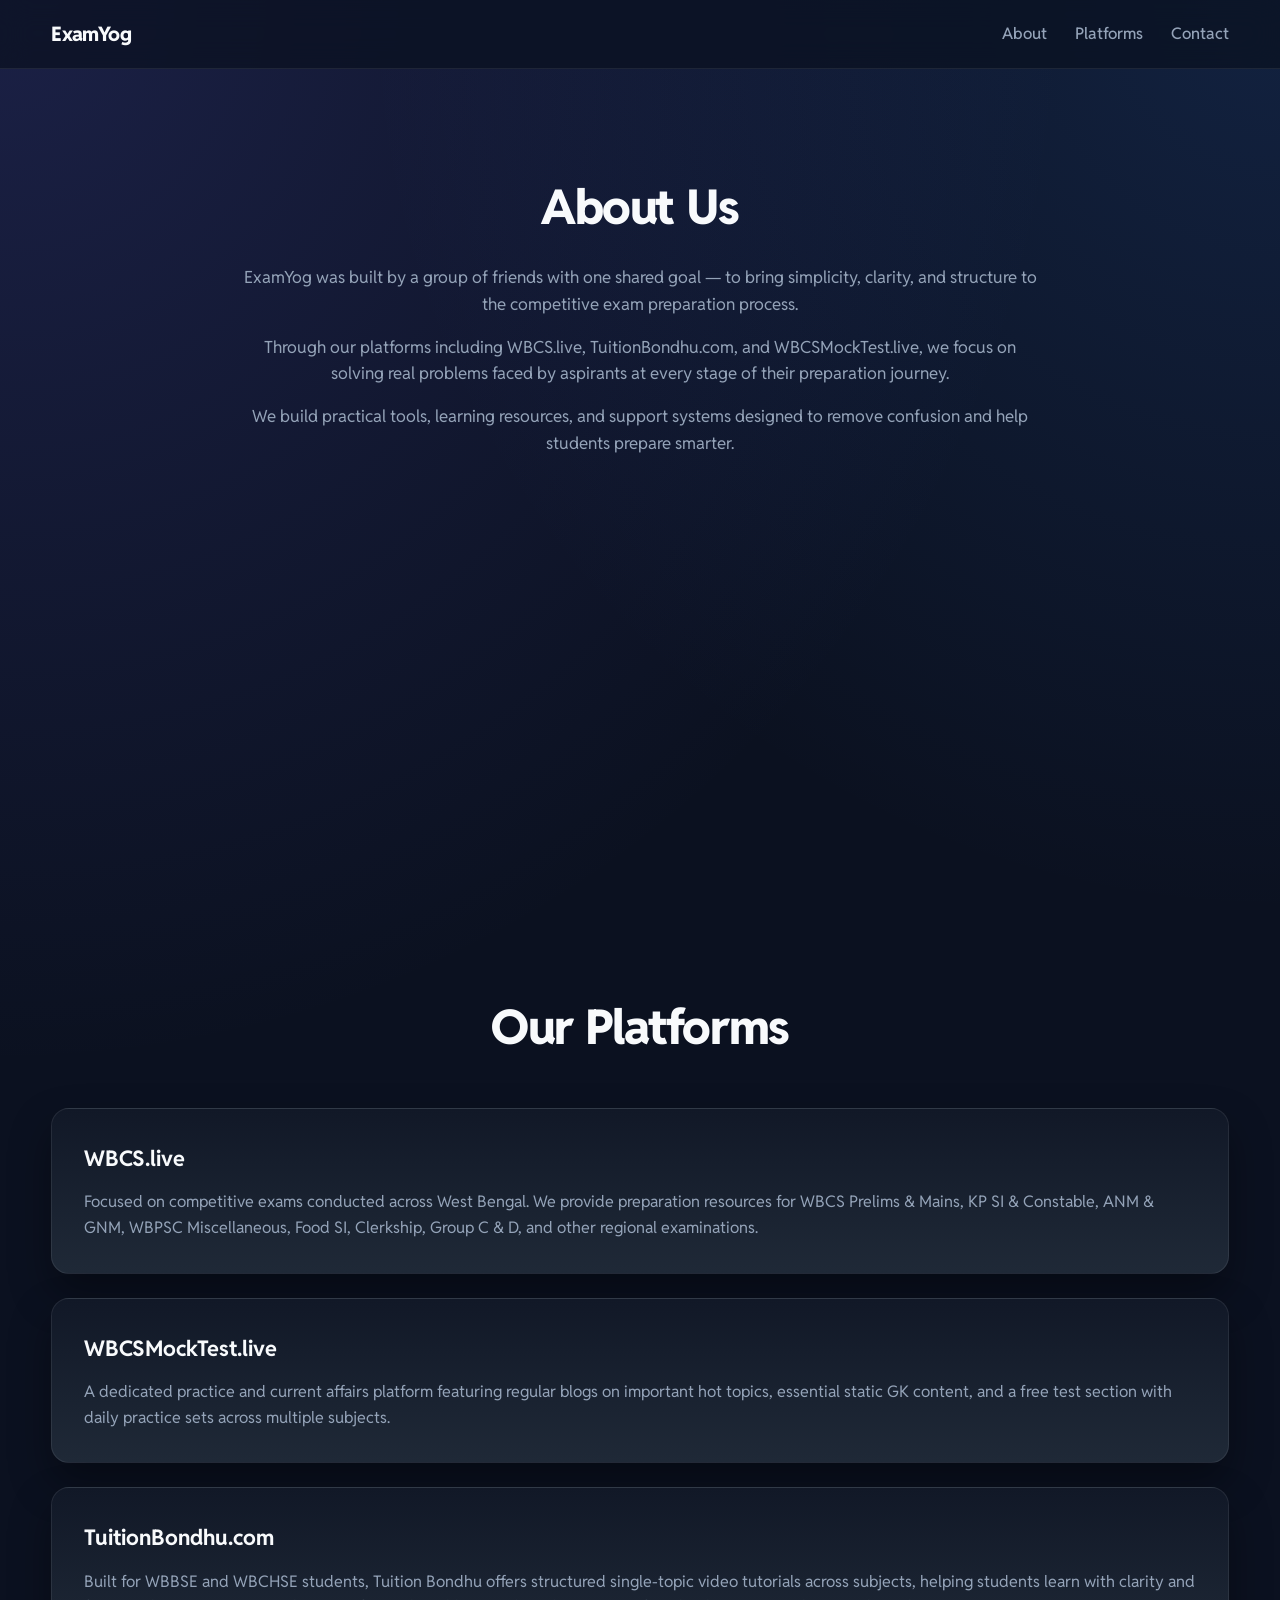
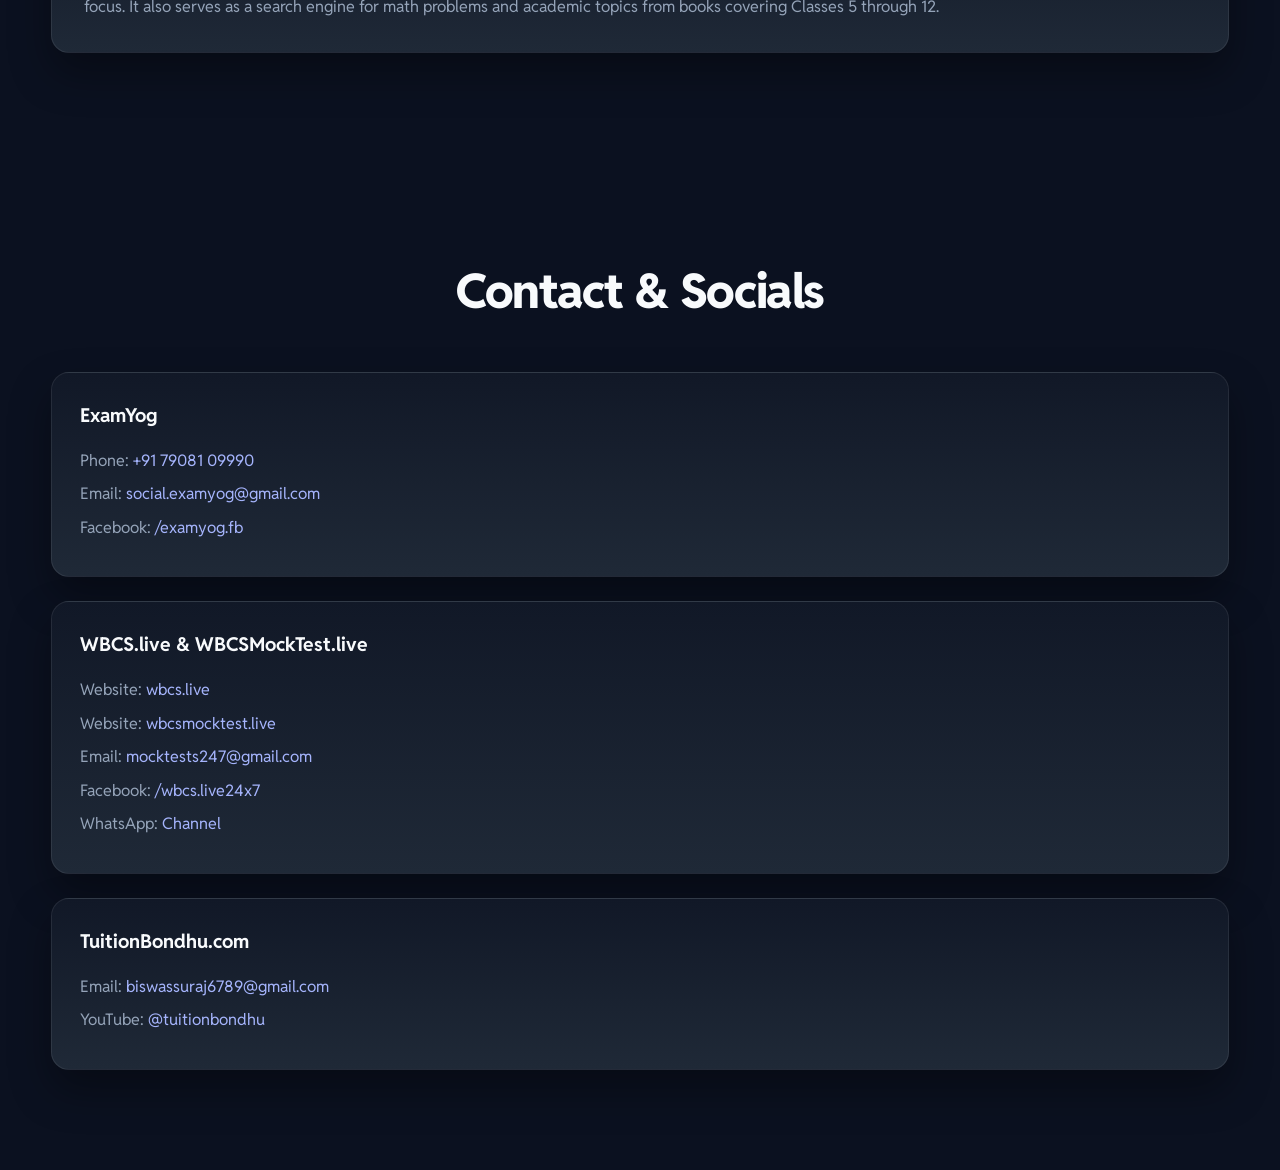
==== index.html @ 9a090224 "init" ====
<!doctype html>
<html lang="en">
  <head>
    <meta charset="UTF-8" />
    <meta name="viewport" content="width=device-width, initial-scale=1.0" />
    <link rel="icon" type="image/png" sizes="48x48" href="faviconx48.png" />
    <link rel="apple-touch-icon" sizes="180x180" href="faviconx180.png" />
    <title>ExamYog.com</title>
    <link rel="stylesheet" href="styles.css" />
  </head>
  <body>
    <nav class="navbar">
      <div class="nav-logo">ExamYog</div>

      <ul class="nav-links">
        <li><a href="#about-us">About</a></li>
        <li><a href="#platforms">Platforms</a></li>
        <li><a href="#contact">Contact</a></li>
      </ul>
    </nav>
    <section id="about-us" class="about-us">
      <h2>About Us</h2>
      <p>
        ExamYog was built by a group of friends with one shared goal — to bring
        simplicity, clarity, and structure to the competitive exam preparation
        process.
      </p>
      <p>
        Through our platforms including WBCS.live, TuitionBondhu.com, and
        WBCSMockTest.live, we focus on solving real problems faced by aspirants
        at every stage of their preparation journey.
      </p>
      <p>
        We build practical tools, learning resources, and support systems
        designed to remove confusion and help students prepare smarter.
      </p>
    </section>
    <section id="platforms" class="platforms">
      <h2>Our Platforms</h2>

      <div class="platform-card">
        <h3>WBCS.live</h3>
        <p>
          Focused on competitive exams conducted across West Bengal. We provide
          preparation resources for WBCS Prelims & Mains, KP SI & Constable, ANM
          & GNM, WBPSC Miscellaneous, Food SI, Clerkship, Group C & D, and other
          regional examinations.
        </p>
      </div>

      <div class="platform-card">
        <h3>WBCSMockTest.live</h3>
        <p>
          A dedicated practice and current affairs platform featuring regular
          blogs on important hot topics, essential static GK content, and a free
          test section with daily practice sets across multiple subjects.
        </p>
      </div>

      <div class="platform-card">
        <h3>TuitionBondhu.com</h3>
        <p>
          Built for WBBSE and WBCHSE students, Tuition Bondhu offers structured
          single-topic video tutorials across subjects, helping students learn
          with clarity and focus. It also serves as a search engine for math
          problems and academic topics from books covering Classes 5 through 12.
        </p>
      </div>
    </section>
    <section id="contact" class="contact-section">
      <h2>Contact & Socials</h2>

      <div class="contact-platform">
        <h3>ExamYog</h3>
        <p>Phone: <a href="tel:+917908109990">+91 79081 09990</a></p>
        <p>
          Email:
          <a href="mailto:social.examyog@gmail.com">social.examyog@gmail.com</a>
        </p>
        <p>
          Facebook:
          <a href="https://www.facebook.com/examyog.fb" target="_blank"
            >/examyog.fb</a
          >
        </p>
      </div>

      <div class="contact-platform">
        <h3>WBCS.live & WBCSMockTest.live</h3>
        <p>
          Website:
          <a href="https://www.wbcs.live" target="_blank">wbcs.live</a>
        </p>
        <p>
          Website:
          <a href="https://www.wbcsmocktest.live" target="_blank"
            >wbcsmocktest.live</a
          >
        </p>
        <p>
          Email:
          <a href="mailto:mocktests247@gmail.com">mocktests247@gmail.com</a>
        </p>
        <p>
          Facebook:
          <a href="https://www.facebook.com/wbcs.live24x7" target="_blank"
            >/wbcs.live24x7</a
          >
        </p>
        <p>
          WhatsApp:
          <a
            href="https://www.whatsapp.com/channel/0029VbCXDIPHFxP5cUGuiK2N"
            target="_blank"
            >Channel</a
          >
        </p>
      </div>

      <div class="contact-platform">
        <h3>TuitionBondhu.com</h3>
        <p>
          Email:
          <a href="mailto:biswassuraj6789@gmail.com"
            >biswassuraj6789@gmail.com</a
          >
        </p>
        <p>
          YouTube:
          <a href="https://www.youtube.com/@tuitionbondhu" target="_blank"
            >@tuitionbondhu</a
          >
        </p>
      </div>
    </section>
  </body>
</html>
---- styles.css ----
@import url("https://fonts.googleapis.com/css2?family=Reddit+Sans:ital,wght@0,200..900;1,200..900&display=swap");

:root {
  --bg: #0b1120;
  --surface: #111827;
  --surface-2: #1f2937;
  --text: #f8fafc;
  --muted: #94a3b8;
  --primary: #6366f1;
  --primary-hover: #4f46e5;
  --border: rgba(255, 255, 255, 0.08);
  --shadow: 0 20px 40px rgba(0, 0, 0, 0.35);
  --radius: 18px;
  --max: 1200px;
}

* {
  box-sizing: border-box;
  padding: 0;
  margin: 0;
}
html {
  scroll-behavior: smooth;
}

body {
  background:
    radial-gradient(
      circle at top left,
      rgba(99, 102, 241, 0.18),
      transparent 35%
    ),
    radial-gradient(
      circle at top right,
      rgba(59, 130, 246, 0.15),
      transparent 30%
    ),
    var(--bg);
  color: var(--text);
  font-family:
    "Reddit Sans",
    system-ui,
    -apple-system,
    BlinkMacSystemFont,
    "Segoe UI",
    Roboto,
    Oxygen,
    Ubuntu,
    Cantarell,
    "Open Sans",
    "Helvetica Neue",
    sans-serif;
  line-height: 1.6;
  min-height: 100vh;
}

a {
  color: inherit;
  text-decoration: none;
}

section {
  width: min(92%, var(--max));
  min-height: calc(100vh - 80px);
  margin: auto;
  padding: 100px 0;
}

h2 {
  font-size: clamp(2rem, 4vw, 3rem);
  margin-bottom: 18px;
  text-align: center;
  font-weight: 800;
  letter-spacing: -0.03em;
}

p {
  color: var(--muted);
}

/* NAVBAR */
.navbar {
  position: sticky;
  top: 0;
  z-index: 999;
  width: 100%;
  padding: 18px 4%;
  display: flex;
  justify-content: space-between;
  align-items: center;
  backdrop-filter: blur(14px);
  background: rgba(11, 17, 32, 0.72);
  border-bottom: 1px solid var(--border);
}

.nav-logo {
  font-size: 1.25rem;
  font-weight: 800;
  letter-spacing: -0.03em;
}

.nav-links {
  display: flex;
  gap: 28px;
  list-style: none;
}

.nav-links a {
  color: var(--muted);
  font-weight: 500;
  transition: 0.25s;
}

.nav-links a:hover {
  color: var(--text);
}

/* ABOUT */
.about-us {
  text-align: center;
}

.about-us p {
  max-width: 800px;
  margin: 16px auto;
  font-size: 1.05rem;
}

/* PLATFORM CARDS */
.platforms {
  display: grid;
  gap: 24px;
}

.platform-card {
  padding: 32px;
  border-radius: var(--radius);
  background: linear-gradient(180deg, var(--surface), var(--surface-2));
  border: 1px solid var(--border);
  box-shadow: var(--shadow);
  transition: 0.3s ease;
}

.platform-card:hover {
  transform: translateY(-6px);
  border-color: rgba(99, 102, 241, 0.4);
}

.platform-card h3 {
  margin-bottom: 14px;
  font-size: 1.35rem;
}

/* CONTACT */
.contact-section {
  display: grid;
  gap: 24px;
}

.contact-platform {
  padding: 28px;
  border-radius: var(--radius);
  background: linear-gradient(180deg, var(--surface), var(--surface-2));
  border: 1px solid var(--border);
  box-shadow: var(--shadow);
}

.contact-platform h3 {
  margin-bottom: 16px;
  font-size: 1.2rem;
}

.contact-platform p {
  margin: 8px 0;
}

.contact-platform a {
  color: #a5b4fc;
  transition: 0.25s;
}

.contact-platform a:hover {
  color: #c7d2fe;
}

/* FOOTER */
footer {
  width: min(92%, var(--max));
  margin: auto;
  padding: 40px 0 60px;
  text-align: center;
  color: var(--muted);
  border-top: 1px solid var(--border);
}

/* RESPONSIVE */
@media (max-width: 768px) {
  .navbar {
    flex-direction: column;
    gap: 14px;
  }

  .nav-links {
    gap: 18px;
    flex-wrap: wrap;
    justify-content: center;
  }

  section {
    padding: 70px 0;
  }
}
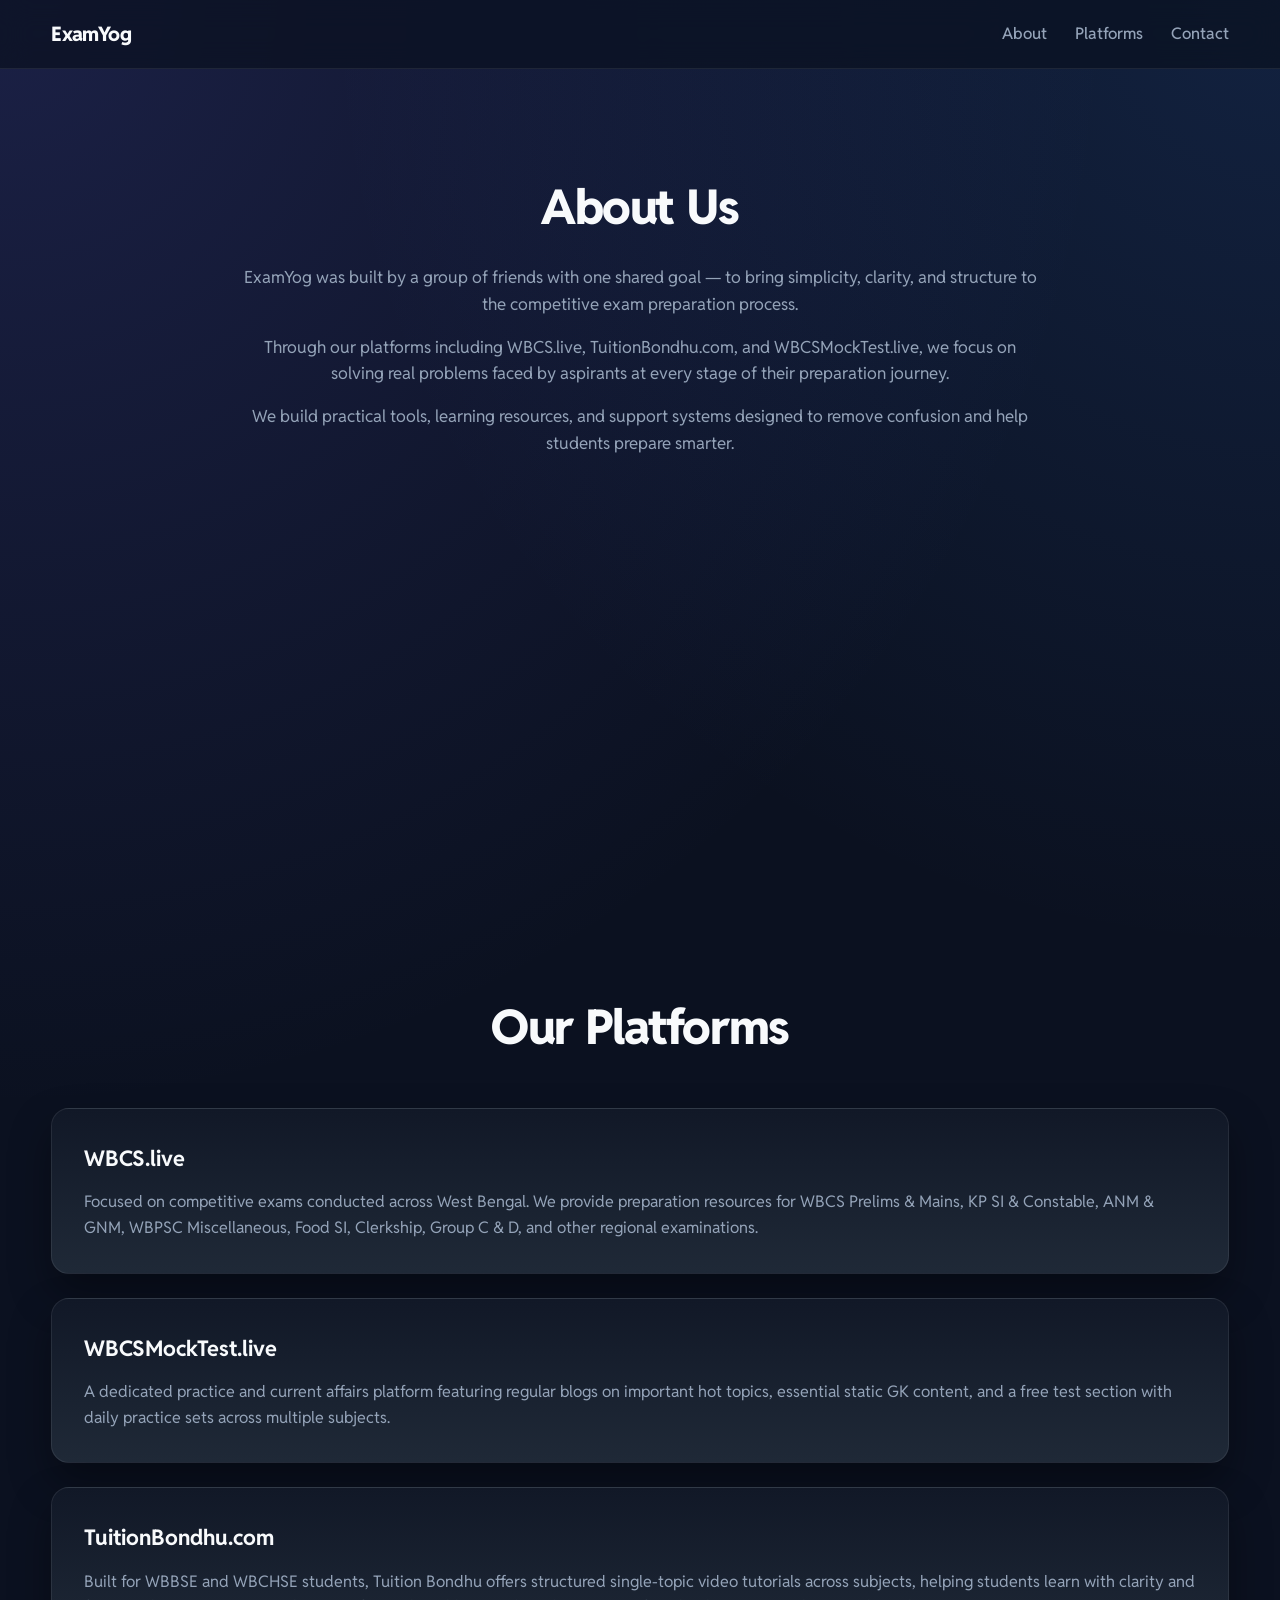
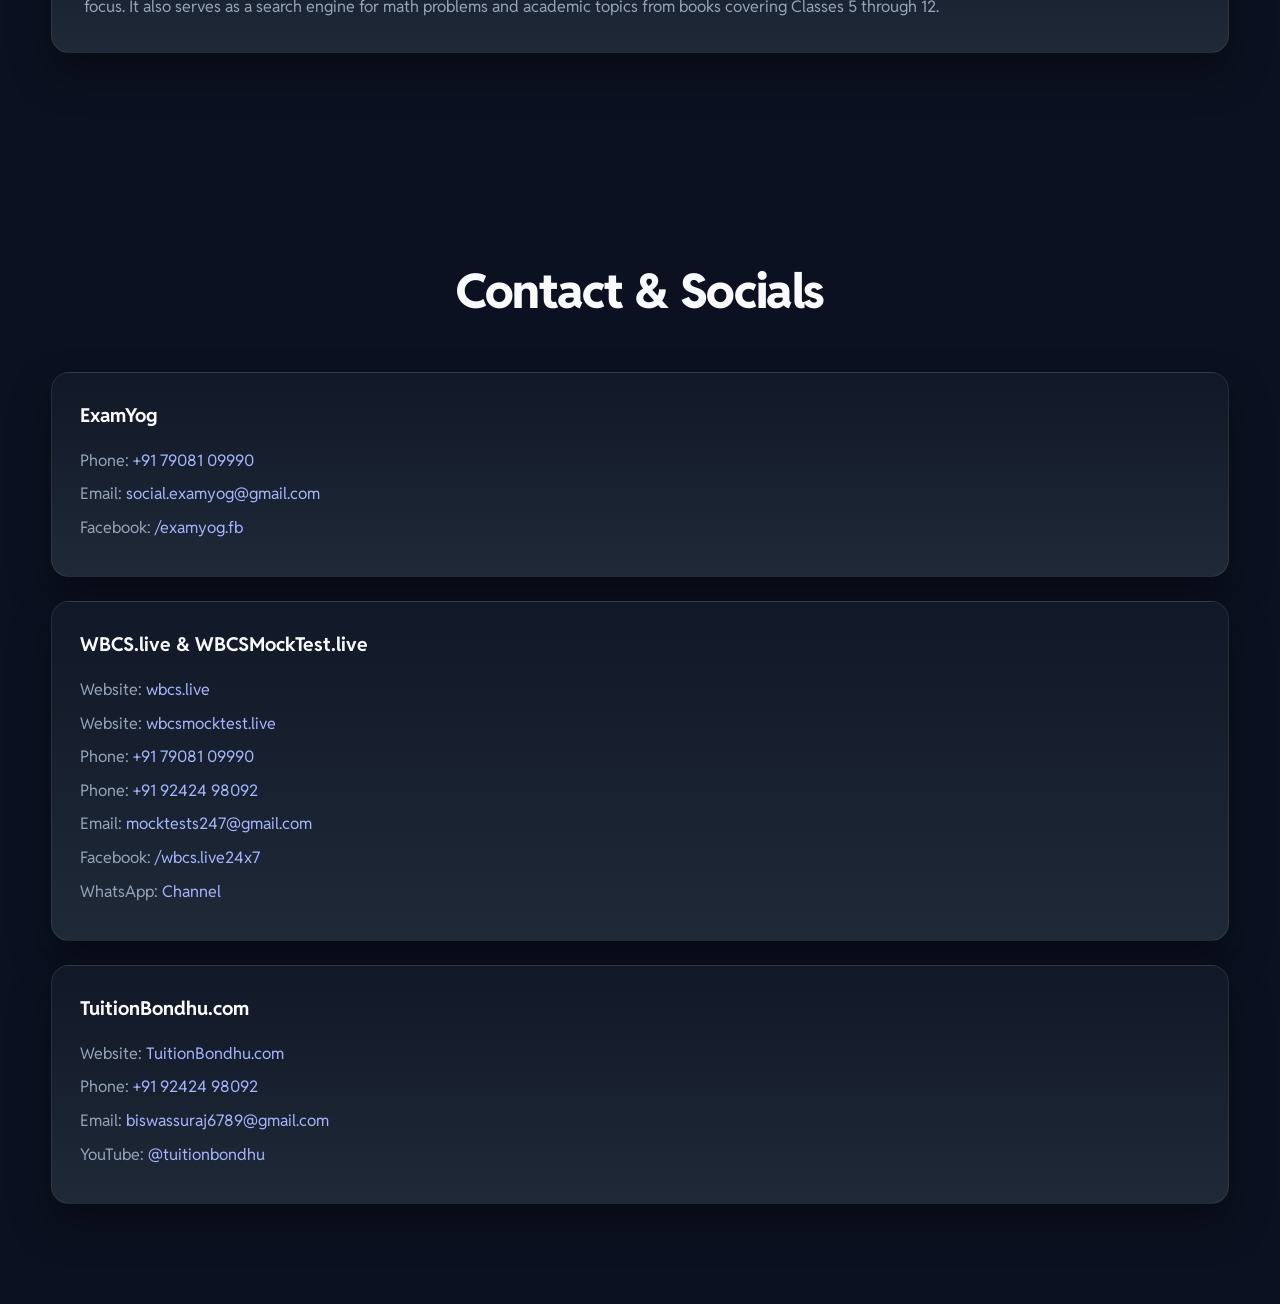
==== commit eba7e0d3: "more links" ====
--- a/index.html
+++ b/index.html
@@ -89,14 +89,17 @@
         <h3>WBCS.live & WBCSMockTest.live</h3>
         <p>
           Website:
-          <a href="https://www.wbcs.live" target="_blank">wbcs.live</a>
+          <a href="https://wbcs.live" target="_blank">wbcs.live</a>
         </p>
         <p>
           Website:
-          <a href="https://www.wbcsmocktest.live" target="_blank"
+          <a href="https://wbcsmocktest.live" target="_blank"
             >wbcsmocktest.live</a
           >
         </p>
+        <p>Phone: <a href="tel:+917908109990">+91 79081 09990</a></p>
+
+        <p>Phone: <a href="tel:+919242498092">+91 92424 98092</a></p>
         <p>
           Email:
           <a href="mailto:mocktests247@gmail.com">mocktests247@gmail.com</a>
@@ -120,6 +123,14 @@
       <div class="contact-platform">
         <h3>TuitionBondhu.com</h3>
         <p>
+          Website:
+          <a href="https://tuitionbondhu.com" target="_blank"
+            >TuitionBondhu.com</a
+          >
+        </p>
+        <p>Phone: <a href="tel:+919242498092">+91 92424 98092</a></p>
+
+        <p>
           Email:
           <a href="mailto:biswassuraj6789@gmail.com"
             >biswassuraj6789@gmail.com</a
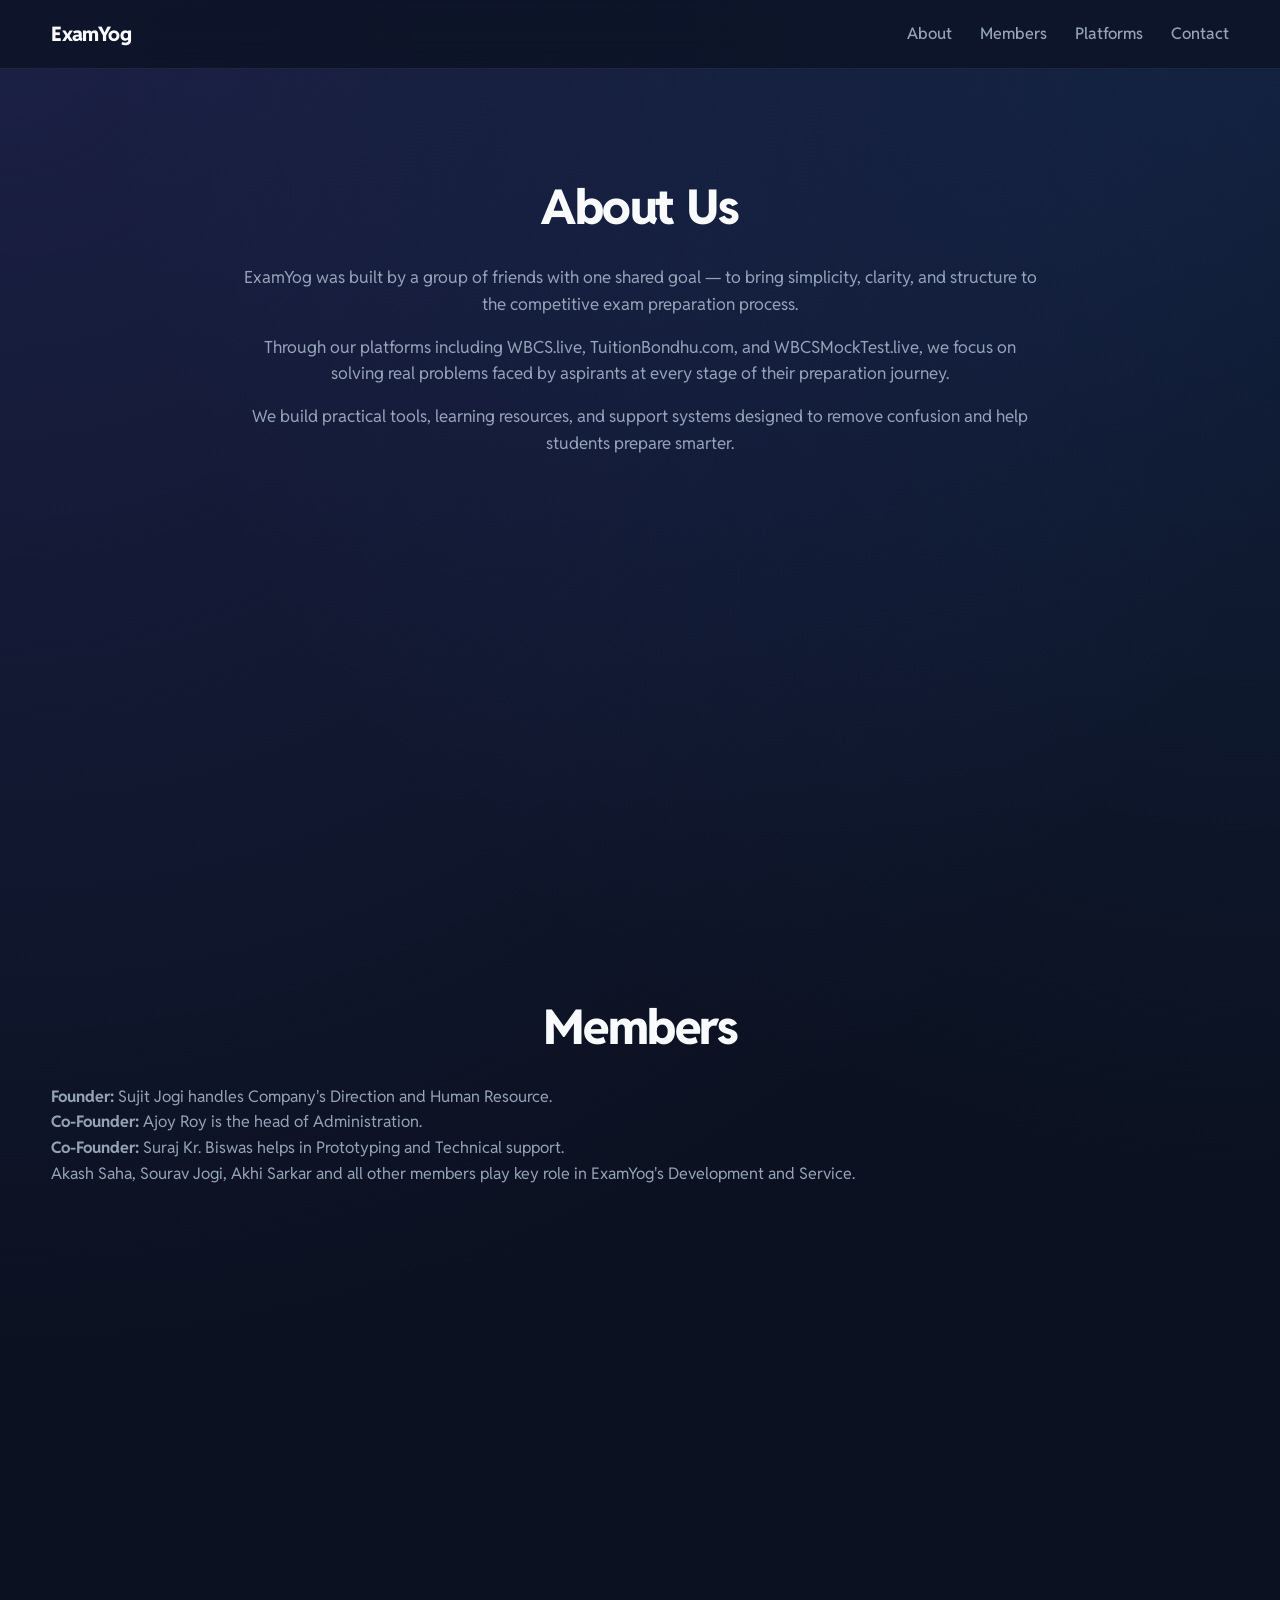
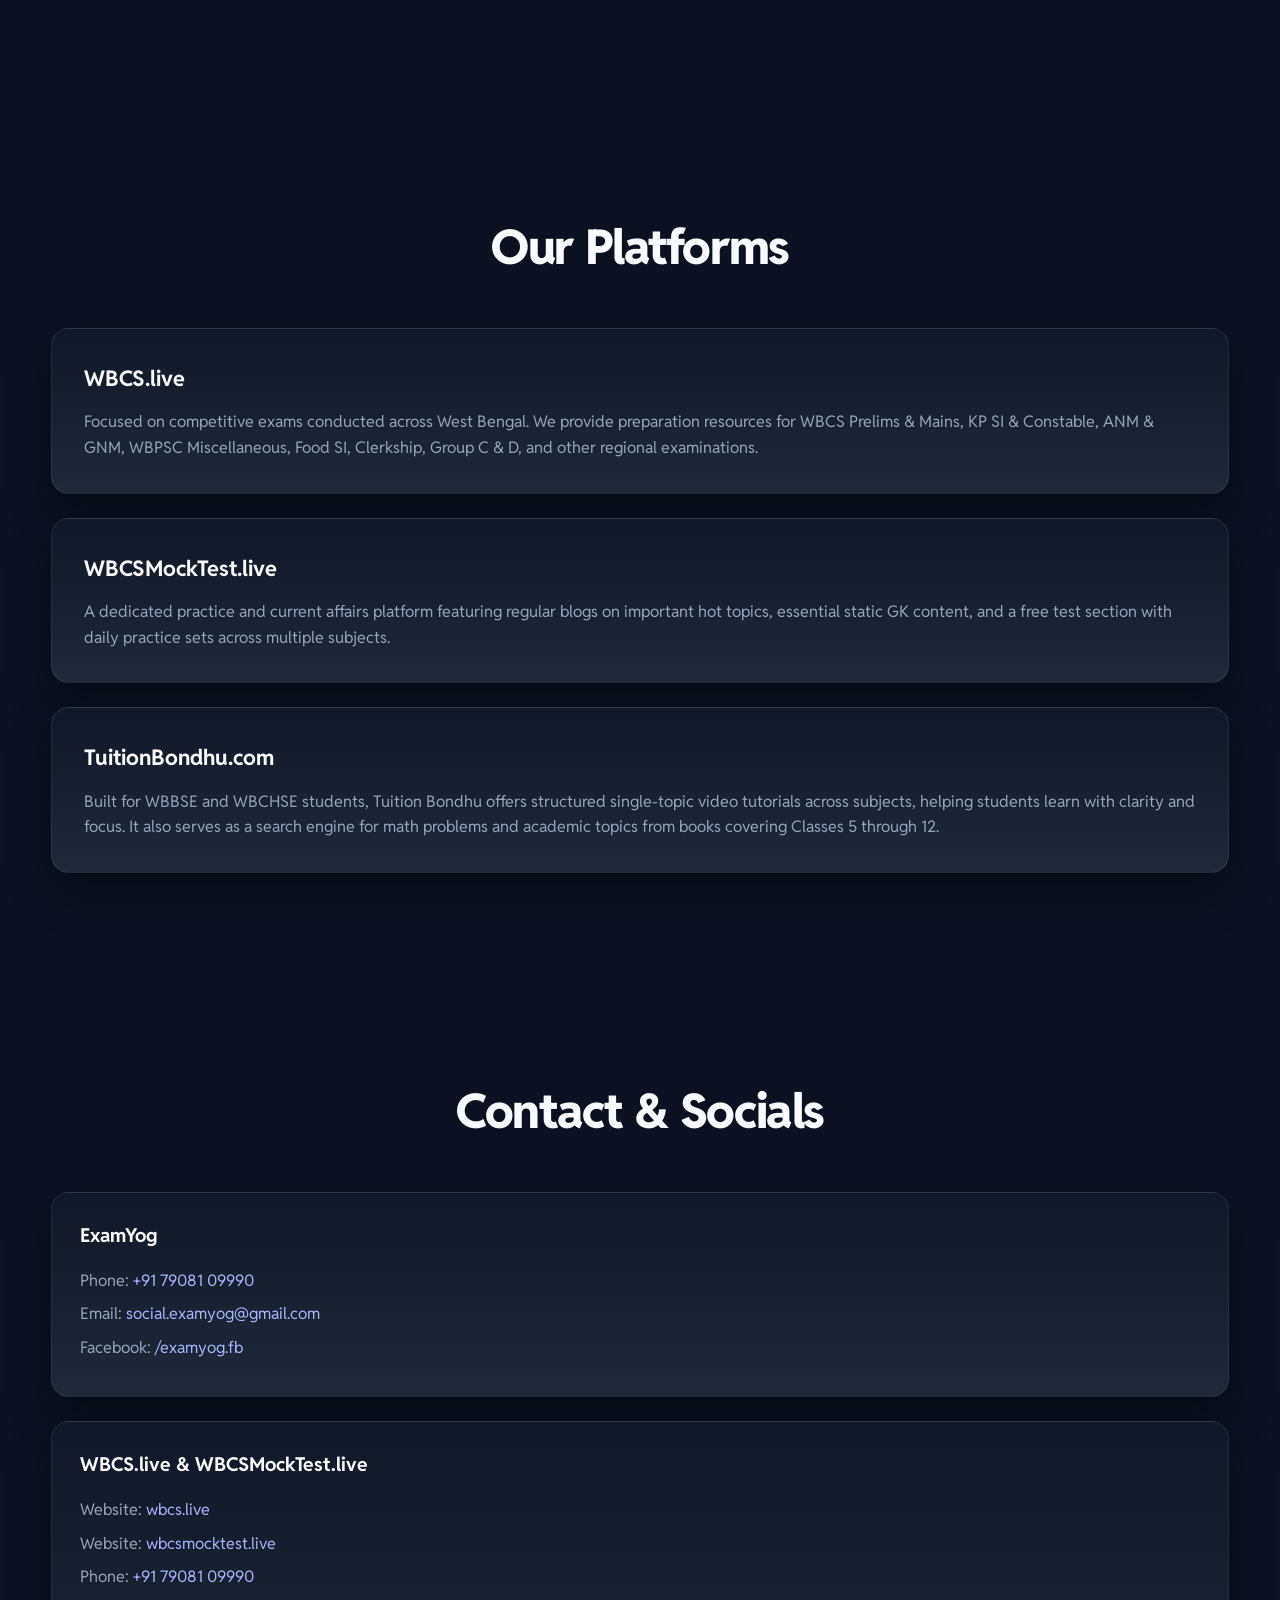
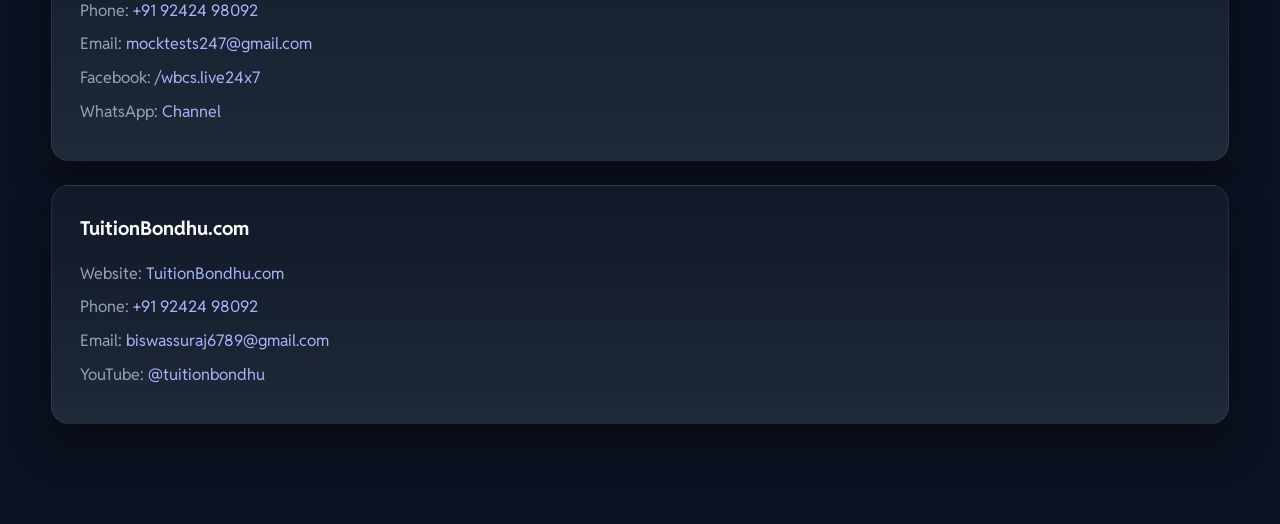
==== commit b21bdfc7: "added members" ====
--- a/index.html
+++ b/index.html
@@ -14,6 +14,7 @@
 
       <ul class="nav-links">
         <li><a href="#about-us">About</a></li>
+        <li><a href="#members">Members</a></li>
         <li><a href="#platforms">Platforms</a></li>
         <li><a href="#contact">Contact</a></li>
       </ul>
@@ -33,6 +34,34 @@
       <p>
         We build practical tools, learning resources, and support systems
         designed to remove confusion and help students prepare smarter.
+      </p>
+    </section>
+    <section id="members" class="members">
+      <h2>Members</h2>
+      <p>
+        <b>Founder: </b
+        ><a href="https://instagram.com/sujitjogi.official" target="_blank"
+          >Sujit Jogi</a
+        >
+        handles Company's Direction and Human Resource.
+      </p>
+      <p>
+        <b>Co-Founder: </b
+        ><a href="https://instagram.com/myself.ajoy" target="_blank"
+          >Ajoy Roy</a
+        >
+        is the head of Administration.
+      </p>
+      <p>
+        <b>Co-Founder: </b>
+        <a href="https://instagram.com/bluesuraj.og" target="_blank"
+          >Suraj Kr. Biswas</a
+        >
+        helps in Prototyping and Technical support.
+      </p>
+      <p>
+        Akash Saha, Sourav Jogi, Akhi Sarkar and all other members play key role
+        in ExamYog's Development and Service.
       </p>
     </section>
     <section id="platforms" class="platforms">
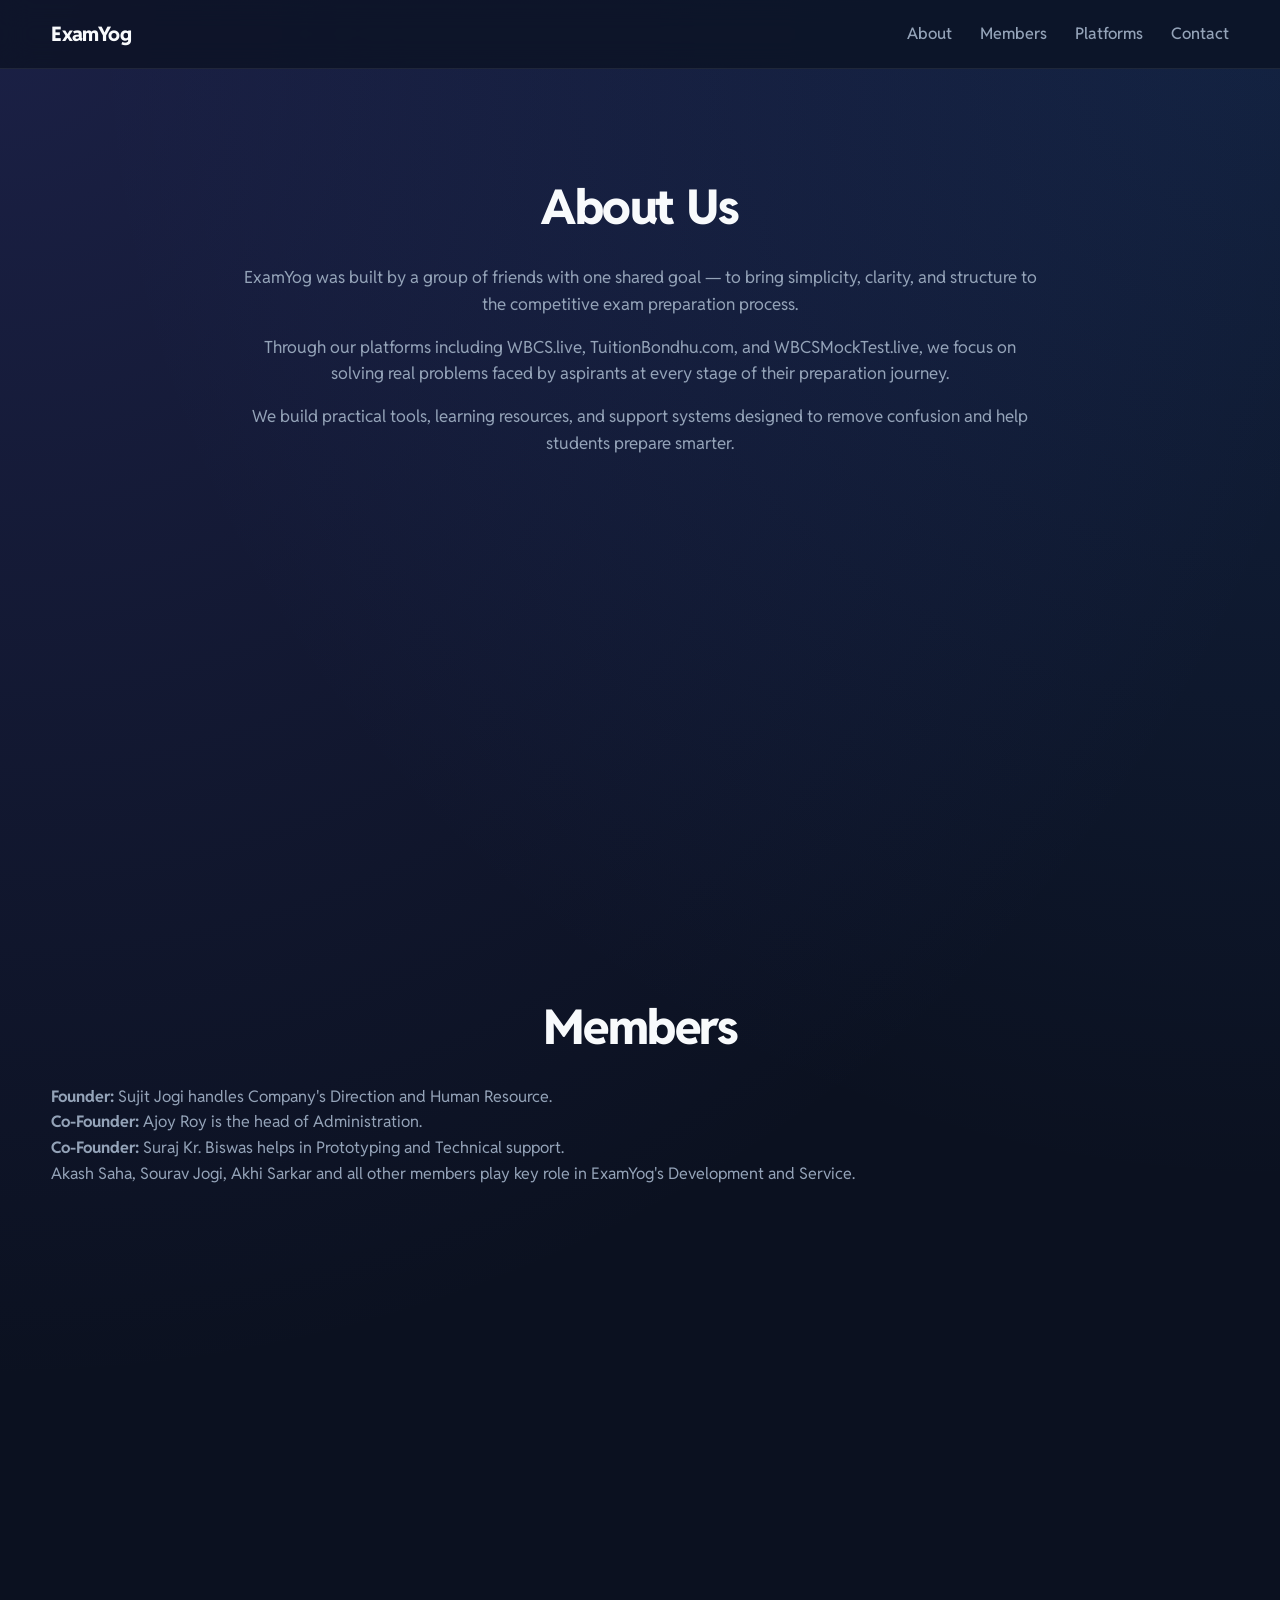
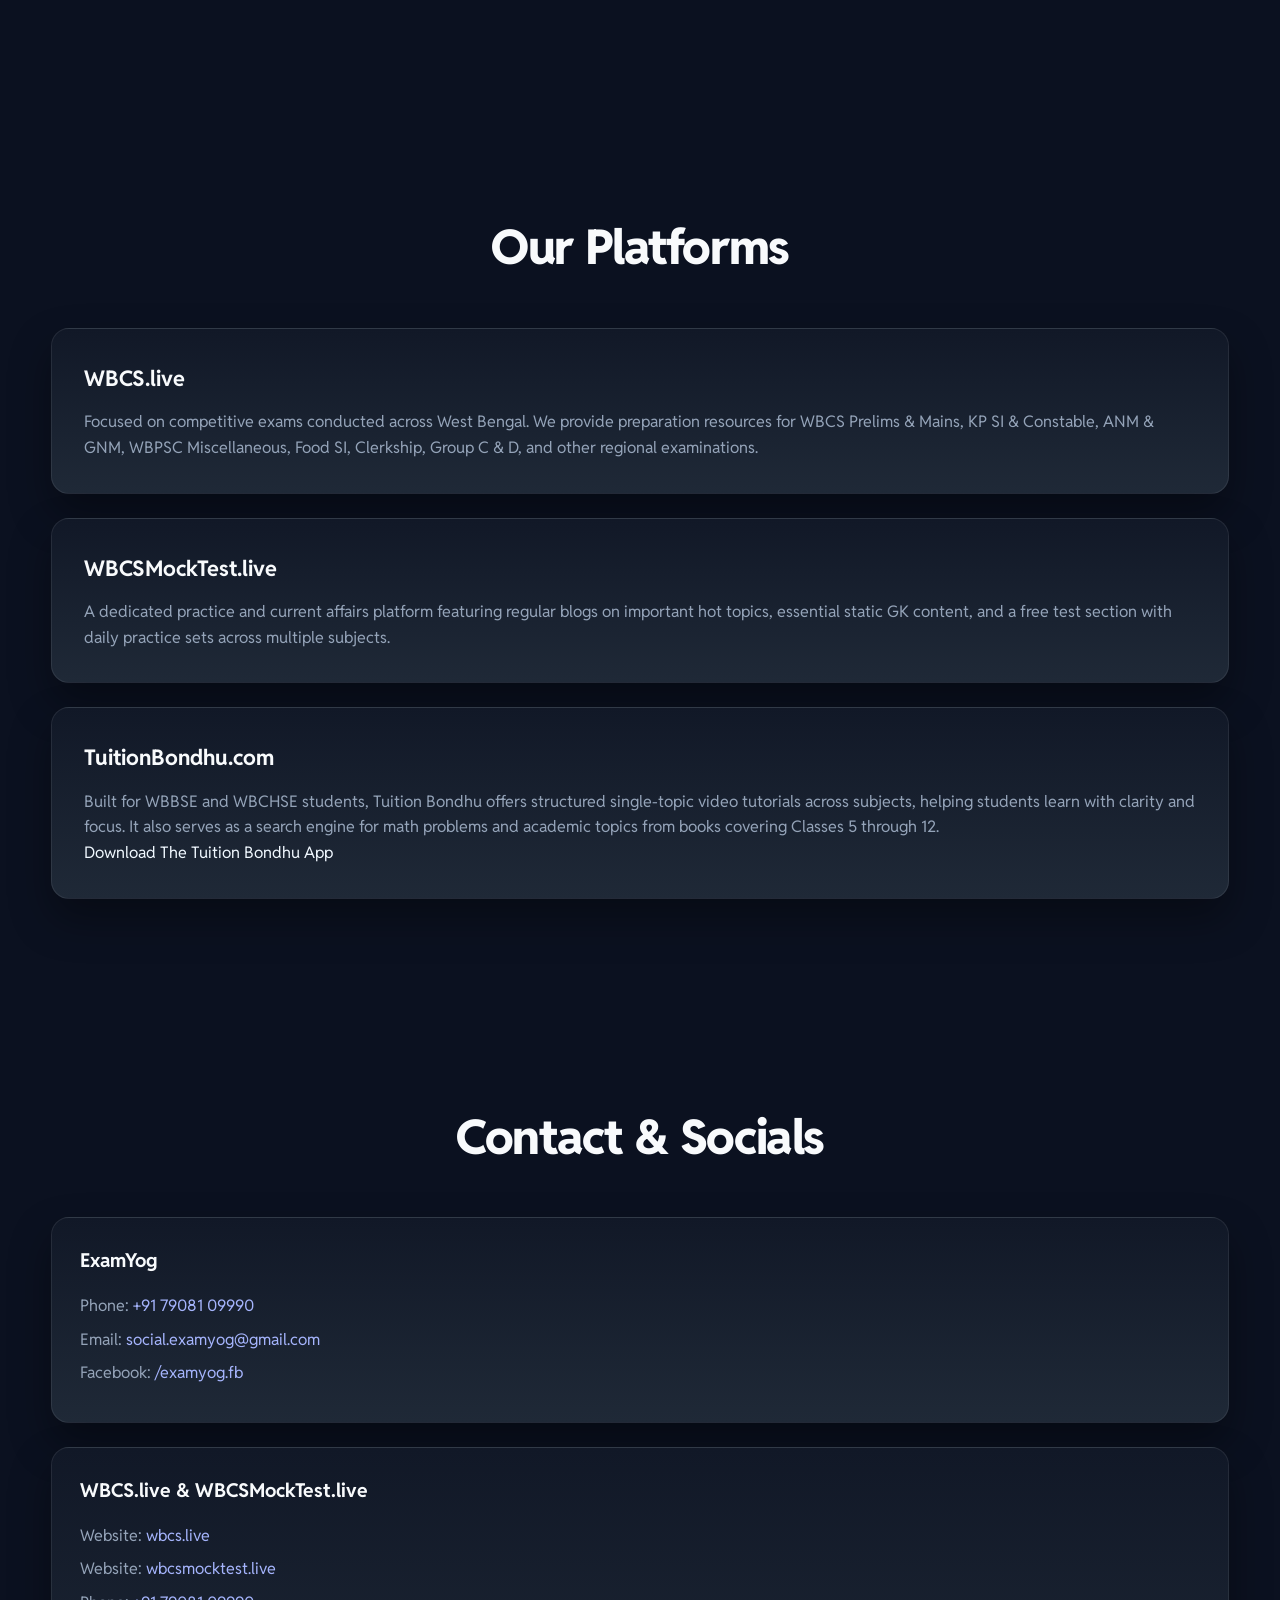
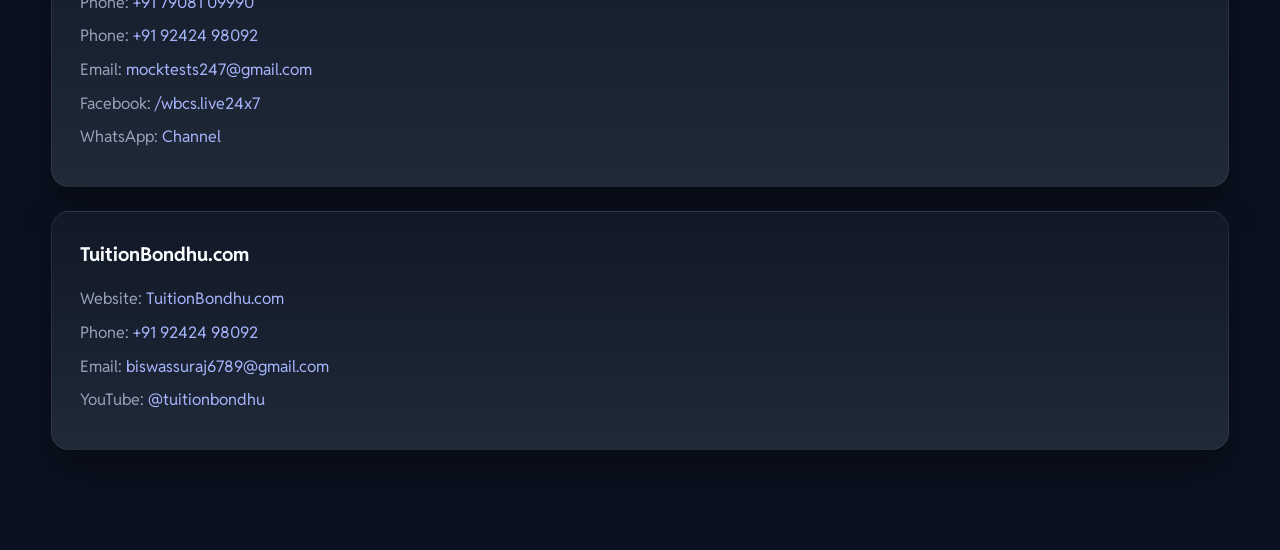
==== commit 42210e17: "added download links for tuition bondhu and adarsha" ====
--- a/index.html
+++ b/index.html
@@ -90,9 +90,22 @@
         <h3>TuitionBondhu.com</h3>
         <p>
           Built for WBBSE and WBCHSE students, Tuition Bondhu offers structured
-          single-topic video tutorials across subjects, helping students learn
-          with clarity and focus. It also serves as a search engine for math
-          problems and academic topics from books covering Classes 5 through 12.
+          single-topic video tutorials across subjects, helping
+          <a
+            href="https://play.google.com/store/apps/details?id=com.bluesuraj.adarsha"
+            >students</a
+          >
+          learn with clarity and focus. It also serves as a search engine for
+          math problems and academic topics from books covering Classes 5
+          through 12.
+        </p>
+        <p style="color: aliceblue">
+          Download The
+          <a
+            href="https://play.google.com/store/apps/details?id=com.bluesuraj.tuition"
+            >Tuition Bondhu</a
+          >
+          App
         </p>
       </div>
     </section>
